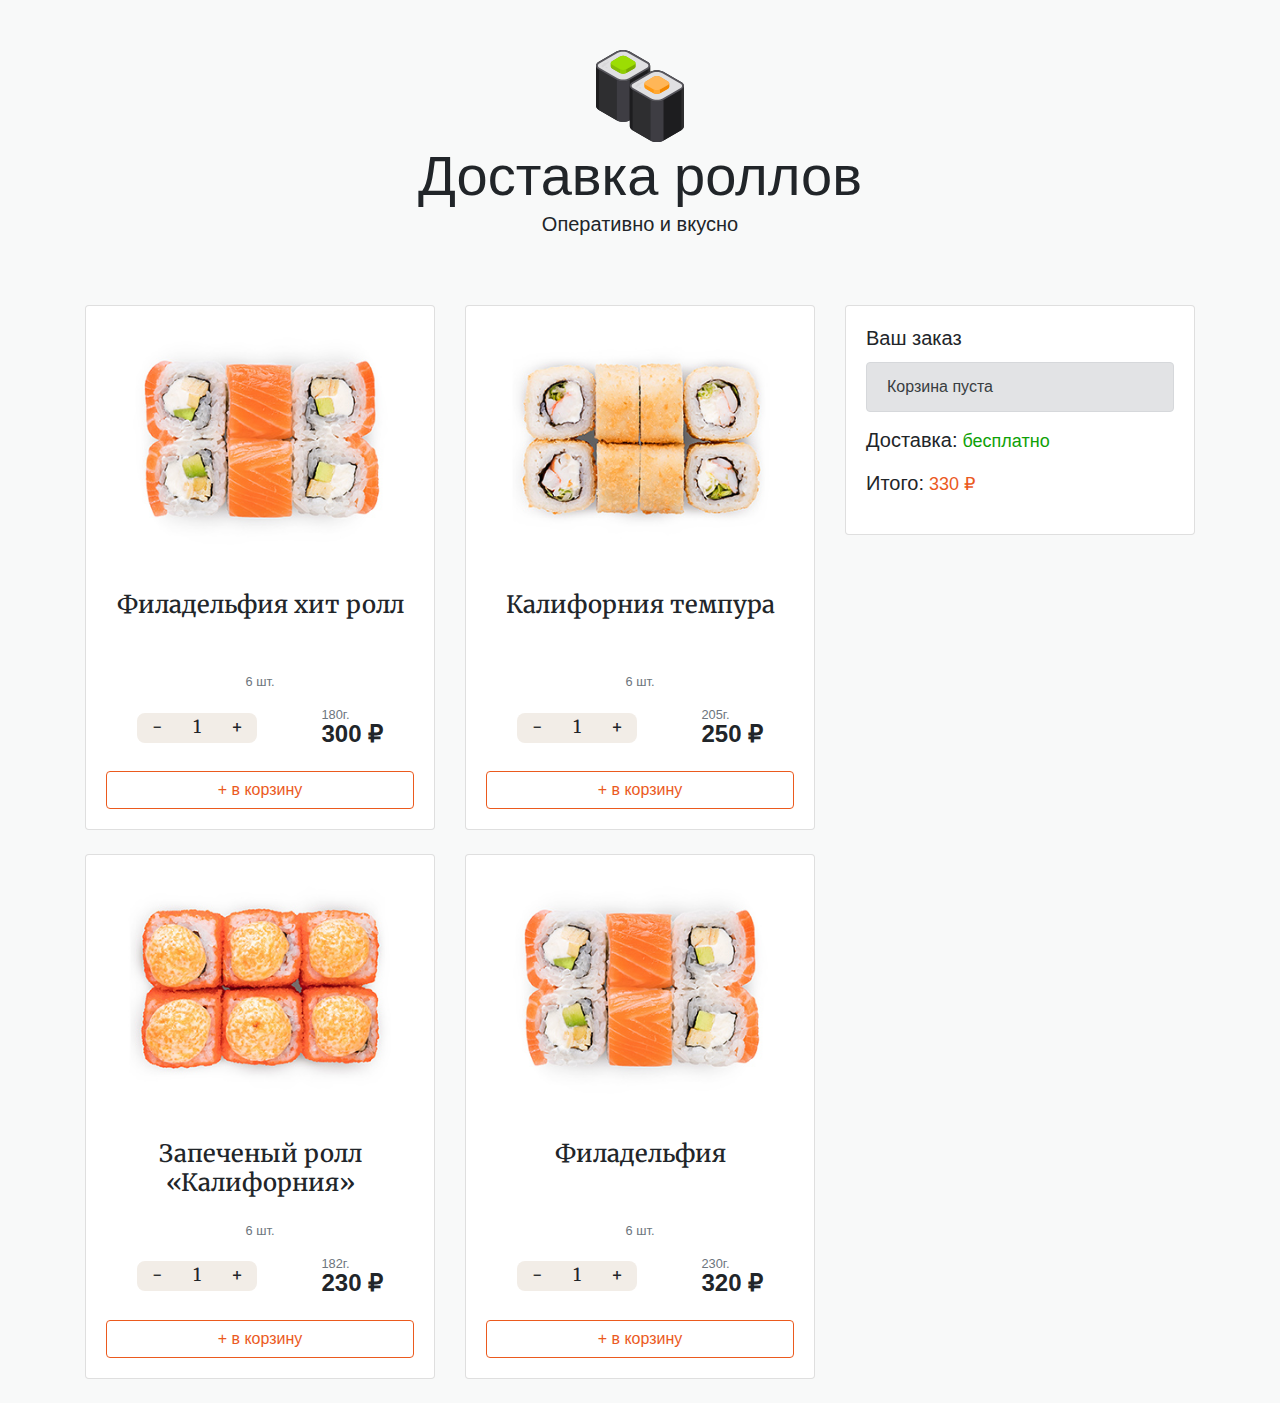
==== index.html @ 5378c140 "Реализовал функционал скрытия и появления элементов корзины" ====
<!DOCTYPE html>
<html lang="en">

<head>
	<meta charset="UTF-8">
	<meta name="viewport" content="width=device-width, initial-scale=1.0, shrink-to-fit=no">
	<title>Магазин роллов</title>
	<link rel="stylesheet" href="libs/bootstrap/css/bootstrap.min.css">
	<link rel="stylesheet" href="css/main.css">
	<link href="https://fonts.googleapis.com/css?family=Merriweather:300,400,400i,700&amp;subset=cyrillic-ext" rel="stylesheet">

</head>

<body>

	<header class="header">
		<div class="container text-center">
			<img src="img/logo/logo.svg" width="92" alt="Суши и пицца">
			<div class="display-4">Доставка роллов</div>
			<p class="lead">Оперативно и вкусно</p>
		</div>
	</header>

	<div class="container mb-5">
		<div class="row">
			<div class="col-md-8">
				<div class="row">

					<!-- Ролл -->
					<div class="col-md-6">
						<div class="card mb-4" data-id="01">
							<img class="product-img" src="img/roll/philadelphia.jpg" alt="">
							<div class="card-body text-center">
								<h4 class="item-title">Филадельфия хит ролл</h4>
								<p><small data-items-in-box class="text-muted">6 шт.</small></p>

								<div class="details-wrapper">
									<div class="items counter-wrapper">
										<div class="items__control" data-action="minus">-</div>
										<div class="items__current" data-counter>1</div>
										<div class="items__control" data-action="plus">+</div>
									</div>

									<div class="price">
										<div class="price__weight">180г.</div>
										<div class="price__currency">300 ₽</div>
									</div>
								</div>

								<button data-cart type="button" class="btn btn-block btn-outline-warning">+ в корзину</button>

							</div>
						</div>
					</div>
					<!-- // Ролл -->

					<!-- Ролл -->
					<div class="col-md-6">
						<div class="card mb-4" data-id="02">
							<img class="product-img" src="img/roll/california-tempura.jpg" alt="">
							<div class="card-body text-center">
								<h4 class="item-title">Калифорния темпура</h4>
								<p><small data-items-in-box class="text-muted">6 шт.</small></p>

								<div class="details-wrapper">
									<div class="items counter-wrapper">
										<div class="items__control" data-action="minus">-</div>
										<div class="items__current" data-counter>1</div>
										<div class="items__control" data-action="plus">+</div>
									</div>

									<div class="price">
										<div class="price__weight">205г.</div>
										<div class="price__currency">250 ₽</div>
									</div>
								</div>

								<button data-cart type="button" class="btn btn-block btn-outline-warning">+ в корзину</button>

							</div>
						</div>
					</div>
					<!-- // Ролл -->

					<!-- Ролл -->
					<div class="col-md-6">
						<div class="card mb-4" data-id="03">
							<img class="product-img" src="img/roll/zapech-california.jpg" alt="">
							<div class="card-body text-center">
								<h4 class="item-title">Запеченый ролл «Калифорния»</h4>
								<p><small data-items-in-box class="text-muted">6 шт.</small></p>

								<div class="details-wrapper">
									<div class="items counter-wrapper">
										<div class="items__control" data-action="minus">-</div>
										<div class="items__current" data-counter>1</div>
										<div class="items__control" data-action="plus">+</div>
									</div>

									<div class="price">
										<div class="price__weight">182г.</div>
										<div class="price__currency">230 ₽</div>
									</div>

								</div>

								<button data-cart type="button" class="btn btn-block btn-outline-warning">+ в корзину</button>

							</div>
						</div>
					</div>
					<!-- // Ролл -->

					<!-- Ролл -->
					<div class="col-md-6">
						<div class="card mb-4" data-id="04">
							<img class="product-img" src="img/roll/philadelphia.jpg" alt="">
							<div class="card-body text-center">
								<h4 class="item-title">Филадельфия</h4>
								<p><small data-items-in-box class="text-muted">6 шт.</small></p>

								<div class="details-wrapper">
									<div class="items counter-wrapper">
										<div class="items__control" data-action="minus">-</div>
										<div class="items__current" data-counter>1</div>
										<div class="items__control" data-action="plus">+</div>
									</div>

									<div class="price">
										<div class="price__weight">230г.</div>
										<div class="price__currency">320 ₽</div>
									</div>

								</div>

								<button data-cart type="button" class="btn btn-block btn-outline-warning">
									+ в корзину
								</button>

							</div>
						</div>
					</div>
					<!-- // Ролл -->

				</div>
			</div>
			<div class="col-md-4">

				<!-- Корзина -->
				<div class="card mb-4">
					<div class="card-body">
						<h5 class="card-title">Ваш заказ</h4>
						<div data-cart-empty class="alert alert-secondary" role="alert">
							Корзина пуста
						</div>
						<!-- cart-wrapper -->
						<div class="cart-wrapper">

							<!-- Cart item -->
							
							<!-- // Cart item -->

						</div>
						<!-- // cart-wrapper -->

						<!-- Стоимость заказа -->
						<div class="cart-total">
							<p><span class="h5">Доставка:</span> <span class="delivery-cost free">бесплатно</span> </p>
							<p><span class="h5">Итого:</span> <span class="total-price">330</span> <span class="rouble">₽</span></p>
						</div>
						<!-- // Стоимость заказа -->

					</div>

					<!-- Оформить заказ -->
					<div id="order-form" class="card-body border-top none">
						<h5 class="card-title">Оформить заказ</h4>
						<form>
							<div class="form-group">
								<input type="text" class="form-control" placeholder="Ваш номер телефона">
							</div>
							<button type="submit" class="btn btn-primary">Заказать</button>
						</form>
					</div>
					<!-- // Оформить заказ -->

				</div>
				<!-- // Корзина -->


			</div>
		</div>
	</div>

	<!-- Подключаем скрипты -->
	<script src="./js/toogleCartStatus.js"></script>
	<script src="./js/counter-02.js"></script>
	<script src="./js/cart-02.js"></script>

</body>

</html>
---- css/main.css ----
body, html {
	background-color: #F8F9F9;
	height: 100%;
}

h3, h4 {
	font-family: 'Merriweather', serif;

}

.header {
	padding-top: 50px;
	padding-bottom: 50px;
}

.product-img {
	width: 265px;
	height: auto;
	margin-left: auto;
	margin-right: auto;
}

.item-title {
    font-size: 1.5rem;
    font-weight: 500;
	font-family: 'Merriweather', serif;
	height: 70px;
}

.details-wrapper {
	display: flex;
	justify-content: space-between;
	align-items: center;
	margin-bottom: 25px;
	width: 80%;
	margin-left: auto;
	margin-right: auto;
}

.items {
	font-family: 'Merriweather', serif;
	background: #f2ede7;
	border-radius: 8px;
	width: 120px;
	display: flex;
	font-size: 18px;
	height: 30px;
	overflow: hidden;
}

.items__control {
	width: 40px;
	cursor: pointer;
	transition: 0.2s ease-in;
	text-align: center;
}

.items__control:hover {
    background: #eb5a1e;
    color: #FFF;
}

.items__current {
	width: 40px;
}

/* items--small */
.items.items--small {
	width: 90px;
	font-size: 16px;
	height: 26px;
	text-align: center;
}

.items.items--small .items__control {
	width: 30px;
}

.items.items--small .items__current {
	width: 30px;
}

.price {
	text-align: left;
}

.price__weight {
	color: #6c757d!important;
	font-size: 80%;
	line-height: 1;
}

.price__currency {
	font-size: 1.5rem;
	font-weight: 600;
	line-height: 1;
}

.btn-outline-warning {
    color: #eb5a1e;
    border-color: #eb5a1e;
}

.btn-outline-warning:hover {
    color: #FFF;
    background-color: #eb5a1e;
    border-color: #eb5a1e;
}

.cart-item {

}

.cart-item__top {
	display: flex;
	align-items: flex-start;
	padding-bottom: 15px;
	border-bottom: 1px solid #dee2e6;
	margin-bottom: 15px;
}

.cart-item__img  {

}

.cart-item__img img {
	max-width: 100px;
	height: auto;
}

.cart-item__desc {
	padding-top: 15px;
	padding-left: 15px;
}

.cart-item__title {
	font-family: 'Merriweather', serif;
	font-size: 16px;
    line-height: 1.2;
	font-weight: 600;
	margin-bottom: 5px;
}

.cart-item__weight {
    color: #6c757d!important;
    font-size: 80%;
    line-height: 1;
    margin-bottom: 15px;
}

.cart-item__details {
	display: flex;
	justify-content: flex-start;
	align-items: center;
}

.cart-item__details .price__currency {
	font-size: 18px;
	margin-left: 15px;
}

.cart-total {
	font-size: 18px;
	font-weight: 500;
}

.delivery-cost {

}

.free {
	color: #0EA107;
}

.total-price {
	color: #EB5A1E;
}

.rouble {
	color: #EB5A1E;
}

.none {
	display: none;
}
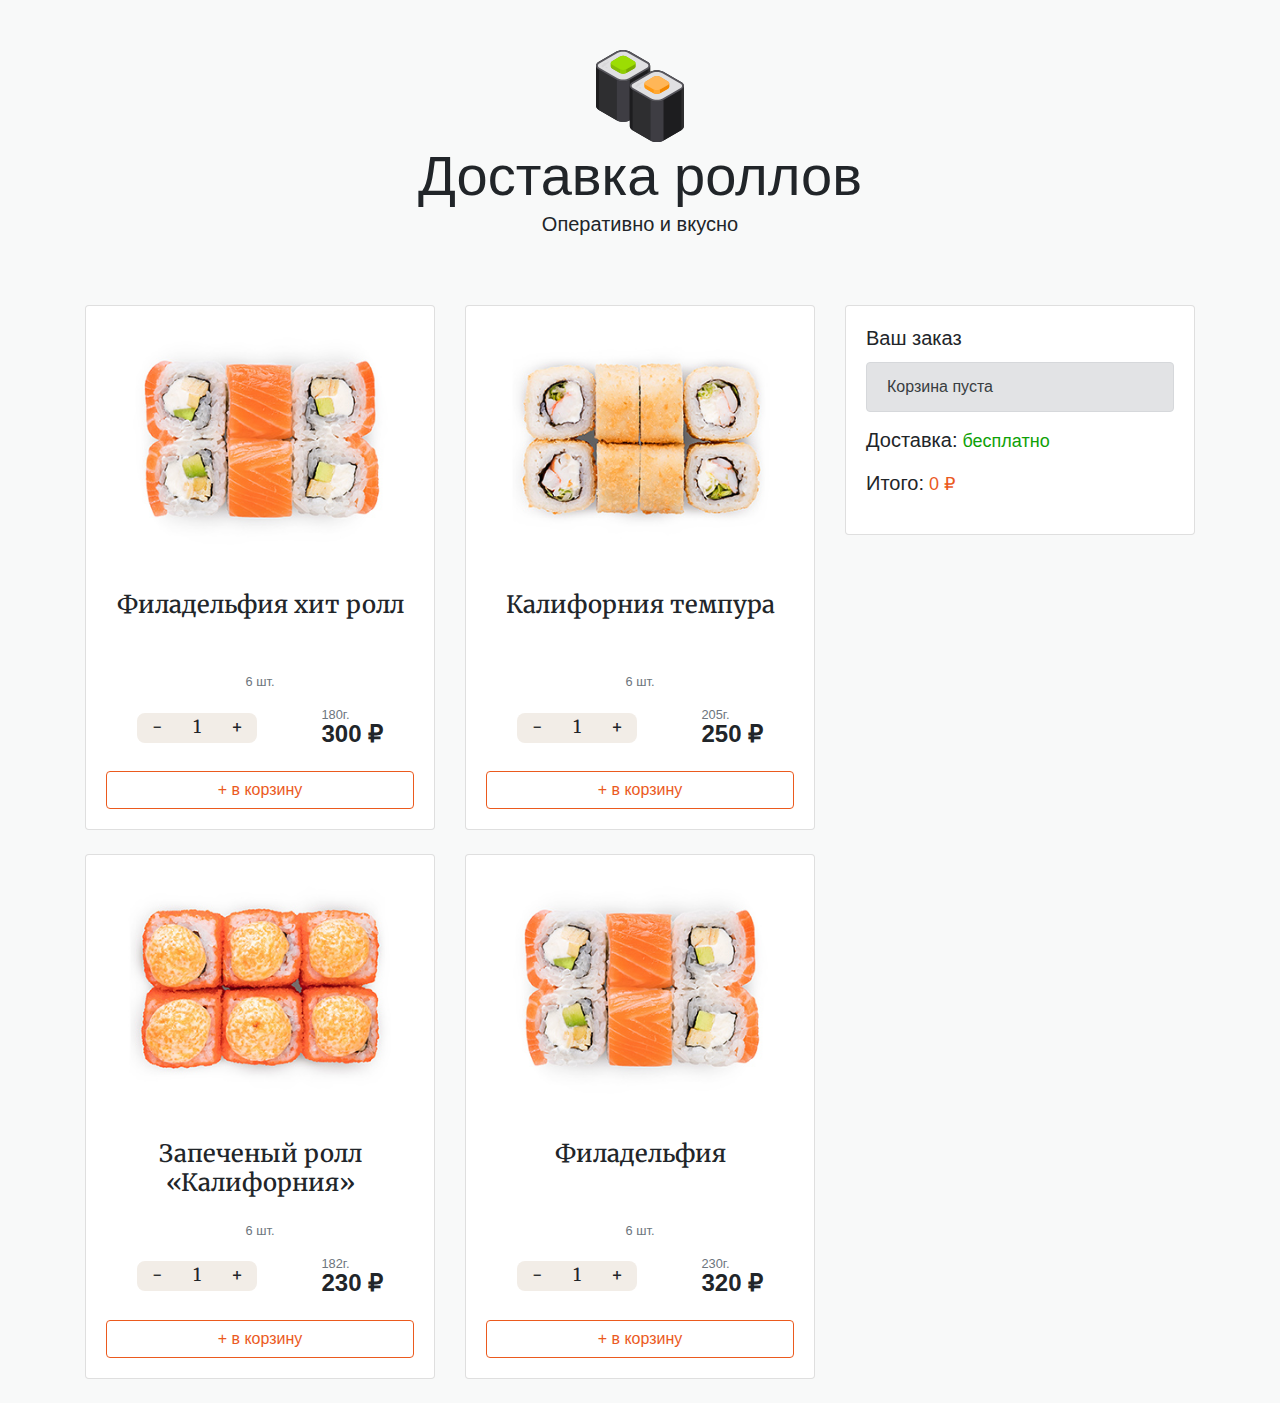
==== commit 0fad8f50: "Добавил настройки в json" ====
--- a/index.html
+++ b/index.html
@@ -166,7 +166,7 @@
 						<!-- Стоимость заказа -->
 						<div class="cart-total">
 							<p><span class="h5">Доставка:</span> <span class="delivery-cost free">бесплатно</span> </p>
-							<p><span class="h5">Итого:</span> <span class="total-price">330</span> <span class="rouble">₽</span></p>
+							<p><span class="h5">Итого:</span> <span class="total-price">0</span> <span class="rouble">₽</span></p>
 						</div>
 						<!-- // Стоимость заказа -->
 
@@ -193,6 +193,8 @@
 	</div>
 
 	<!-- Подключаем скрипты -->
+	<script src="./js/renderProducts.js"></script>
+	<script src="./js/calcCartPrice.js"></script>
 	<script src="./js/toogleCartStatus.js"></script>
 	<script src="./js/counter-02.js"></script>
 	<script src="./js/cart-02.js"></script>
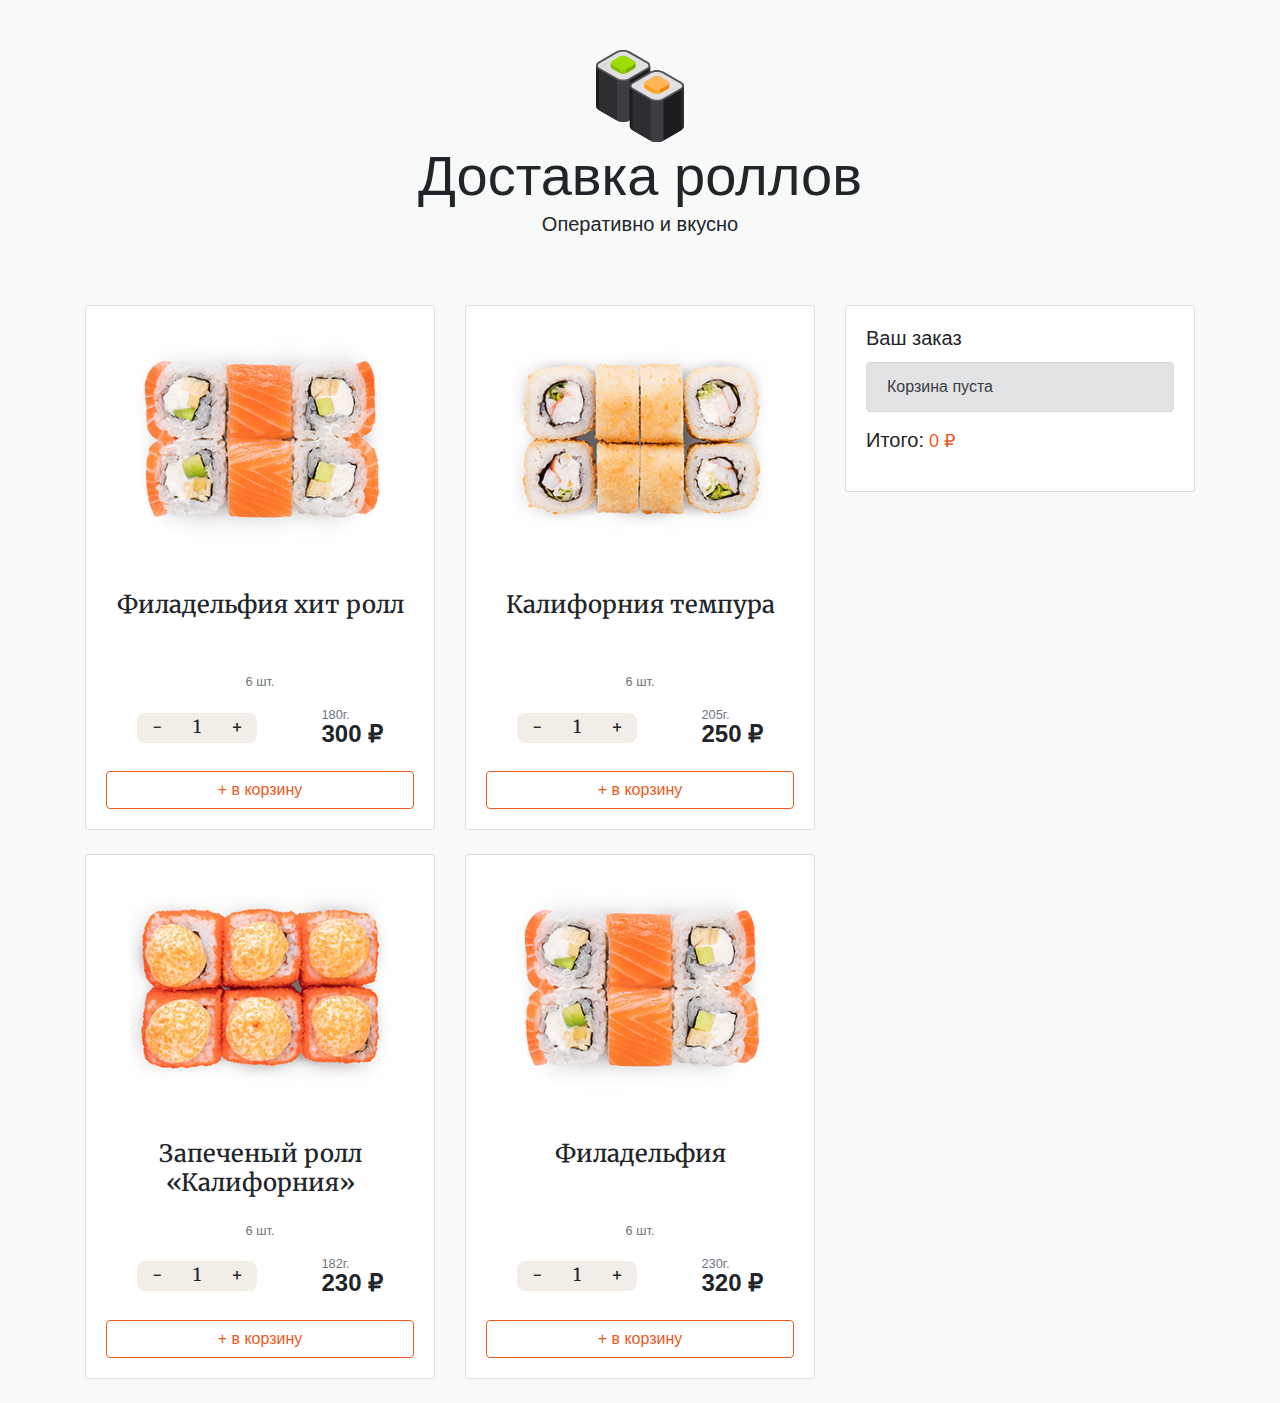
==== commit 68e9212c: "Исправил мелкие ошибки" ====
--- a/index.html
+++ b/index.html
@@ -8,165 +8,56 @@
 	<link rel="stylesheet" href="libs/bootstrap/css/bootstrap.min.css">
 	<link rel="stylesheet" href="css/main.css">
 	<link href="https://fonts.googleapis.com/css?family=Merriweather:300,400,400i,700&amp;subset=cyrillic-ext" rel="stylesheet">
-
 </head>
 
 <body>
 
 	<header class="header">
 		<div class="container text-center">
-			<img src="img/logo/logo.svg" width="92" alt="Суши и пицца">
-			<div class="display-4">Доставка роллов</div>
+			<img class="logo" src="img/logo/logo.svg" width="92" alt="Суши и пицца">
+			<div class="site-title">Доставка роллов</div>
 			<p class="lead">Оперативно и вкусно</p>
 		</div>
 	</header>
 
 	<div class="container mb-5">
 		<div class="row">
+
+			<!-- Товары -->
 			<div class="col-md-8">
-				<div class="row">
-
-					<!-- Ролл -->
-					<div class="col-md-6">
-						<div class="card mb-4" data-id="01">
-							<img class="product-img" src="img/roll/philadelphia.jpg" alt="">
-							<div class="card-body text-center">
-								<h4 class="item-title">Филадельфия хит ролл</h4>
-								<p><small data-items-in-box class="text-muted">6 шт.</small></p>
-
-								<div class="details-wrapper">
-									<div class="items counter-wrapper">
-										<div class="items__control" data-action="minus">-</div>
-										<div class="items__current" data-counter>1</div>
-										<div class="items__control" data-action="plus">+</div>
-									</div>
-
-									<div class="price">
-										<div class="price__weight">180г.</div>
-										<div class="price__currency">300 ₽</div>
-									</div>
-								</div>
-
-								<button data-cart type="button" class="btn btn-block btn-outline-warning">+ в корзину</button>
-
-							</div>
-						</div>
-					</div>
-					<!-- // Ролл -->
-
-					<!-- Ролл -->
-					<div class="col-md-6">
-						<div class="card mb-4" data-id="02">
-							<img class="product-img" src="img/roll/california-tempura.jpg" alt="">
-							<div class="card-body text-center">
-								<h4 class="item-title">Калифорния темпура</h4>
-								<p><small data-items-in-box class="text-muted">6 шт.</small></p>
-
-								<div class="details-wrapper">
-									<div class="items counter-wrapper">
-										<div class="items__control" data-action="minus">-</div>
-										<div class="items__current" data-counter>1</div>
-										<div class="items__control" data-action="plus">+</div>
-									</div>
-
-									<div class="price">
-										<div class="price__weight">205г.</div>
-										<div class="price__currency">250 ₽</div>
-									</div>
-								</div>
-
-								<button data-cart type="button" class="btn btn-block btn-outline-warning">+ в корзину</button>
-
-							</div>
-						</div>
-					</div>
-					<!-- // Ролл -->
-
-					<!-- Ролл -->
-					<div class="col-md-6">
-						<div class="card mb-4" data-id="03">
-							<img class="product-img" src="img/roll/zapech-california.jpg" alt="">
-							<div class="card-body text-center">
-								<h4 class="item-title">Запеченый ролл «Калифорния»</h4>
-								<p><small data-items-in-box class="text-muted">6 шт.</small></p>
-
-								<div class="details-wrapper">
-									<div class="items counter-wrapper">
-										<div class="items__control" data-action="minus">-</div>
-										<div class="items__current" data-counter>1</div>
-										<div class="items__control" data-action="plus">+</div>
-									</div>
-
-									<div class="price">
-										<div class="price__weight">182г.</div>
-										<div class="price__currency">230 ₽</div>
-									</div>
-
-								</div>
-
-								<button data-cart type="button" class="btn btn-block btn-outline-warning">+ в корзину</button>
-
-							</div>
-						</div>
-					</div>
-					<!-- // Ролл -->
-
-					<!-- Ролл -->
-					<div class="col-md-6">
-						<div class="card mb-4" data-id="04">
-							<img class="product-img" src="img/roll/philadelphia.jpg" alt="">
-							<div class="card-body text-center">
-								<h4 class="item-title">Филадельфия</h4>
-								<p><small data-items-in-box class="text-muted">6 шт.</small></p>
-
-								<div class="details-wrapper">
-									<div class="items counter-wrapper">
-										<div class="items__control" data-action="minus">-</div>
-										<div class="items__current" data-counter>1</div>
-										<div class="items__control" data-action="plus">+</div>
-									</div>
-
-									<div class="price">
-										<div class="price__weight">230г.</div>
-										<div class="price__currency">320 ₽</div>
-									</div>
-
-								</div>
-
-								<button data-cart type="button" class="btn btn-block btn-outline-warning">
-									+ в корзину
-								</button>
-
-							</div>
-						</div>
-					</div>
-					<!-- // Ролл -->
+				<div class="row" id="products-container">
 
 				</div>
 			</div>
+
+			<!-- Корзина -->
 			<div class="col-md-4">
 
 				<!-- Корзина -->
 				<div class="card mb-4">
 					<div class="card-body">
 						<h5 class="card-title">Ваш заказ</h4>
-						<div data-cart-empty class="alert alert-secondary" role="alert">
+
+							<div data-cart-empty class="alert alert-secondary" role="alert">
 							Корзина пуста
 						</div>
+
 						<!-- cart-wrapper -->
 						<div class="cart-wrapper">
-
-							<!-- Cart item -->
-							
-							<!-- // Cart item -->
 
 						</div>
 						<!-- // cart-wrapper -->
 
 						<!-- Стоимость заказа -->
 						<div class="cart-total">
-							<p><span class="h5">Доставка:</span> <span class="delivery-cost free">бесплатно</span> </p>
-							<p><span class="h5">Итого:</span> <span class="total-price">0</span> <span class="rouble">₽</span></p>
+							<p data-cart-delivery class="none">
+								<span class="h5">Доставка:</span>
+								<span class="delivery-cost">250 ₽</span><br>
+								<span class="small">Бесплатно при заказе от 600 ₽</span>
+							</p>
+							<p><span class="h5">Итого:</span>
+								<span class="total-price">0</span>
+								<span class="rouble">₽</span></p>
 						</div>
 						<!-- // Стоимость заказа -->
 
@@ -187,18 +78,18 @@
 				</div>
 				<!-- // Корзина -->
 
+			</div>
 
-			</div>
 		</div>
 	</div>
 
 	<!-- Подключаем скрипты -->
+
 	<script src="./js/renderProducts.js"></script>
 	<script src="./js/calcCartPrice.js"></script>
-	<script src="./js/toogleCartStatus.js"></script>
+	<script src="./js/toggleCartStatus.js"></script>
 	<script src="./js/counter-02.js"></script>
 	<script src="./js/cart-02.js"></script>
 
 </body>
-
 </html>
--- a/css/main.css
+++ b/css/main.css
@@ -8,9 +8,32 @@
 
 }
 
+img {
+	max-width: 100%;
+	height: auto;
+	display: block;
+}
+
 .header {
 	padding-top: 50px;
 	padding-bottom: 50px;
+}
+
+.logo {
+	margin-left: auto;
+	margin-right: auto;
+}
+
+.site-title {
+	font-size: 3.5rem;
+    font-weight: 300;
+    line-height: 1.2;
+}
+
+@media (max-width: 980px){
+	.site-title  {
+		font-size:2rem;
+	}
 }
 
 .product-img {
@@ -24,13 +47,21 @@
     font-size: 1.5rem;
     font-weight: 500;
 	font-family: 'Merriweather', serif;
-	height: 70px;
+	min-height: 70px;
+}
+
+@media (max-width: 980px){
+	.item-title  {
+		font-size: 1.2rem;
+		min-height: auto;
+	}
 }
 
 .details-wrapper {
 	display: flex;
 	justify-content: space-between;
 	align-items: center;
+	flex-wrap: wrap;
 	margin-bottom: 25px;
 	width: 80%;
 	margin-left: auto;
@@ -114,6 +145,7 @@
 .cart-item__top {
 	display: flex;
 	align-items: flex-start;
+	flex-wrap: wrap;
 	padding-bottom: 15px;
 	border-bottom: 1px solid #dee2e6;
 	margin-bottom: 15px;
@@ -131,6 +163,7 @@
 .cart-item__desc {
 	padding-top: 15px;
 	padding-left: 15px;
+	max-width: 208px;
 }
 
 .cart-item__title {
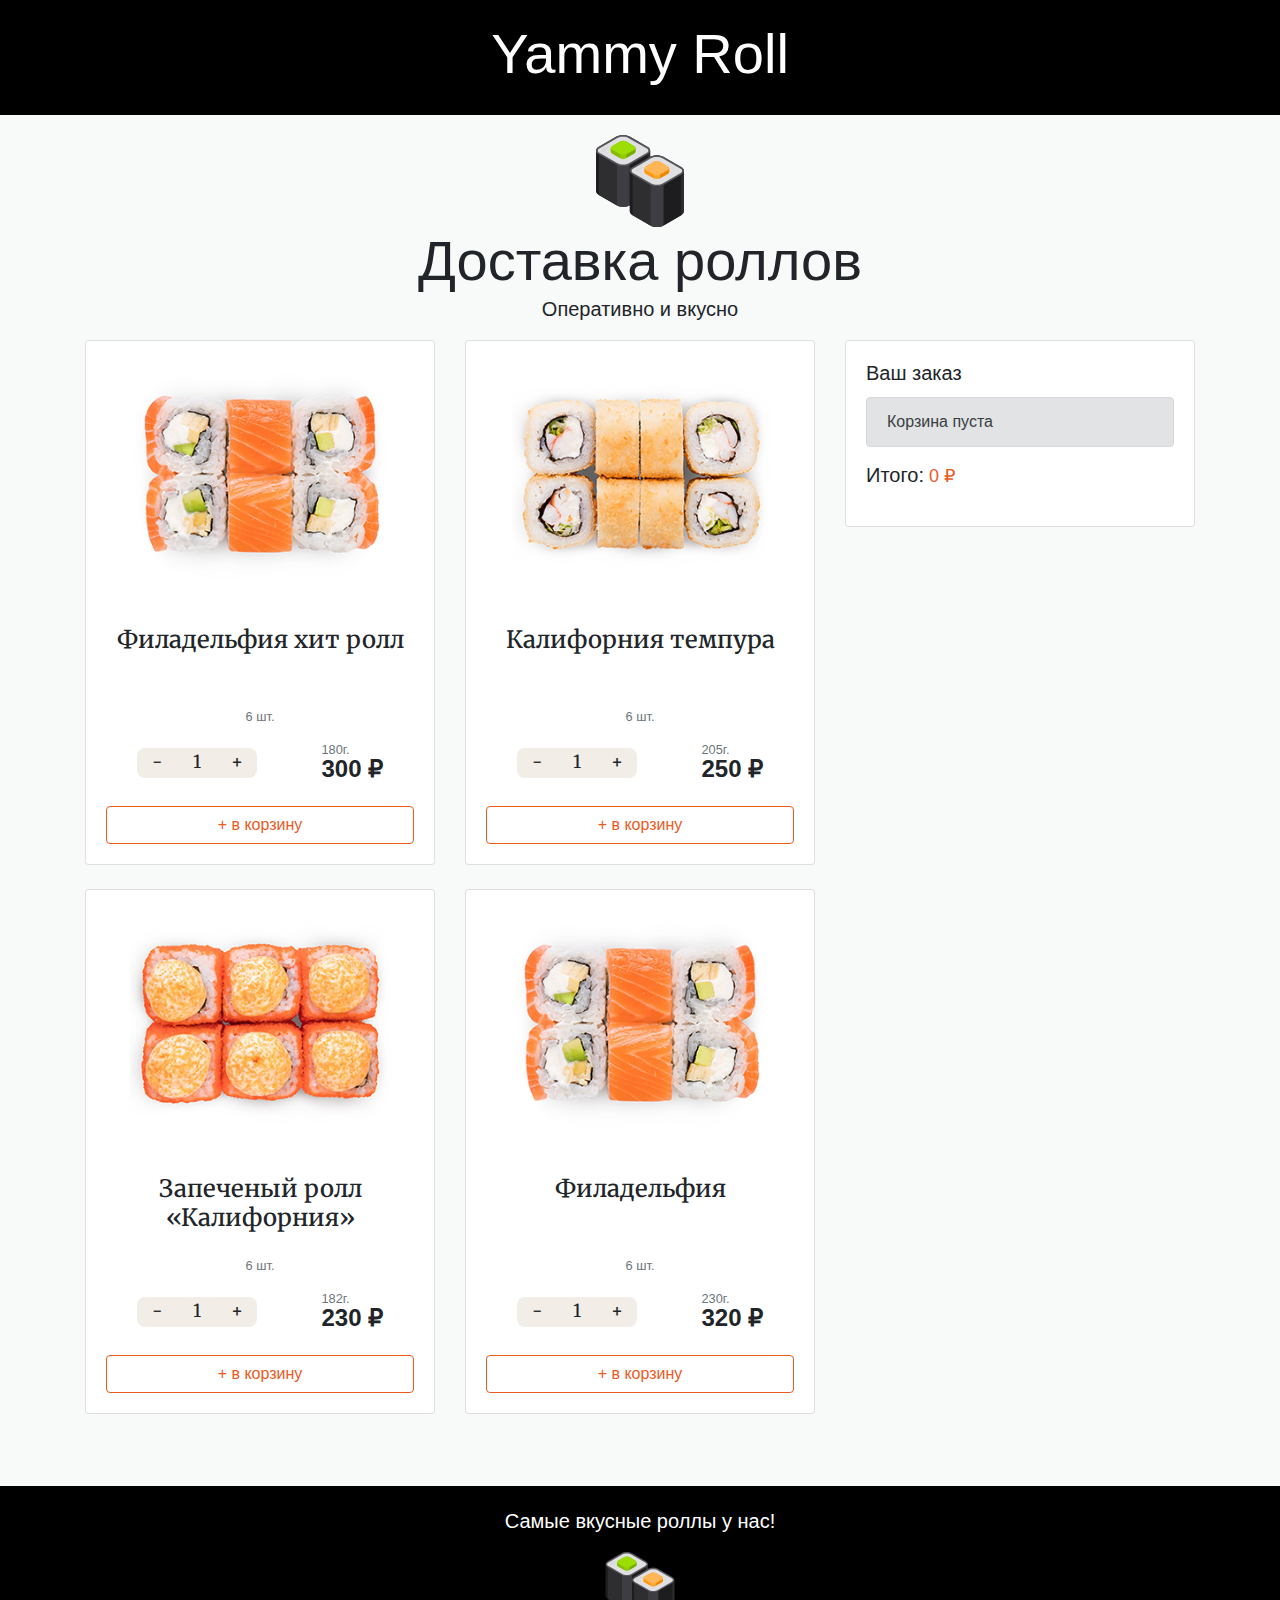
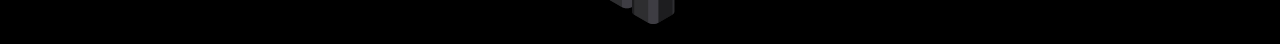
==== commit 3f7c868e: "Добавил фавиконку" ====
--- a/index.html
+++ b/index.html
@@ -4,15 +4,19 @@
 <head>
 	<meta charset="UTF-8">
 	<meta name="viewport" content="width=device-width, initial-scale=1.0, shrink-to-fit=no">
-	<title>Магазин роллов</title>
+	<title>Yammy Roll</title>
 	<link rel="stylesheet" href="libs/bootstrap/css/bootstrap.min.css">
 	<link rel="stylesheet" href="css/main.css">
 	<link href="https://fonts.googleapis.com/css?family=Merriweather:300,400,400i,700&amp;subset=cyrillic-ext" rel="stylesheet">
+	<link rel="icon" type="image/png" href="../img/icon/favicon.png">
 </head>
 
 <body>
 
 	<header class="header">
+		<div class="header-logo">
+			<h1 class="header-title">Yammy Roll</h1>
+		</div>
 		<div class="container text-center">
 			<img class="logo" src="img/logo/logo.svg" width="92" alt="Суши и пицца">
 			<div class="site-title">Доставка роллов</div>
@@ -80,8 +84,16 @@
 
 			</div>
 
+			
 		</div>
 	</div>
+	<footer class="footer">
+		<div class="container text-center">
+			<!-- <div class="site-title"> Доставка роллов</div> -->
+			<p class="lead">Самые вкусные роллы у нас!</p>
+			<img class="logo" src="img/logo/logo.svg" width="72" alt="Суши и пицца">
+		</div>
+	</footer>
 
 	<!-- Подключаем скрипты -->
 
--- a/css/main.css
+++ b/css/main.css
@@ -15,8 +15,8 @@
 }
 
 .header {
-	padding-top: 50px;
-	padding-bottom: 50px;
+	/* padding-top: 50px; */
+	/* padding-bottom: 50px; */
 }
 
 .logo {
@@ -216,3 +216,27 @@
 .none {
 	display: none;
 }
+
+/*  */
+
+.footer {
+	background-color: black;
+	color: white;
+	padding: 20px;
+}
+
+
+.header-logo {
+	background-color: black;
+	color: white;
+	text-align: center;
+	padding: 20px;
+	margin-bottom: 20px;
+	
+}
+
+.header-title {
+	font-size: 3.5rem;
+    font-weight: 300;
+    line-height: 1.2;
+}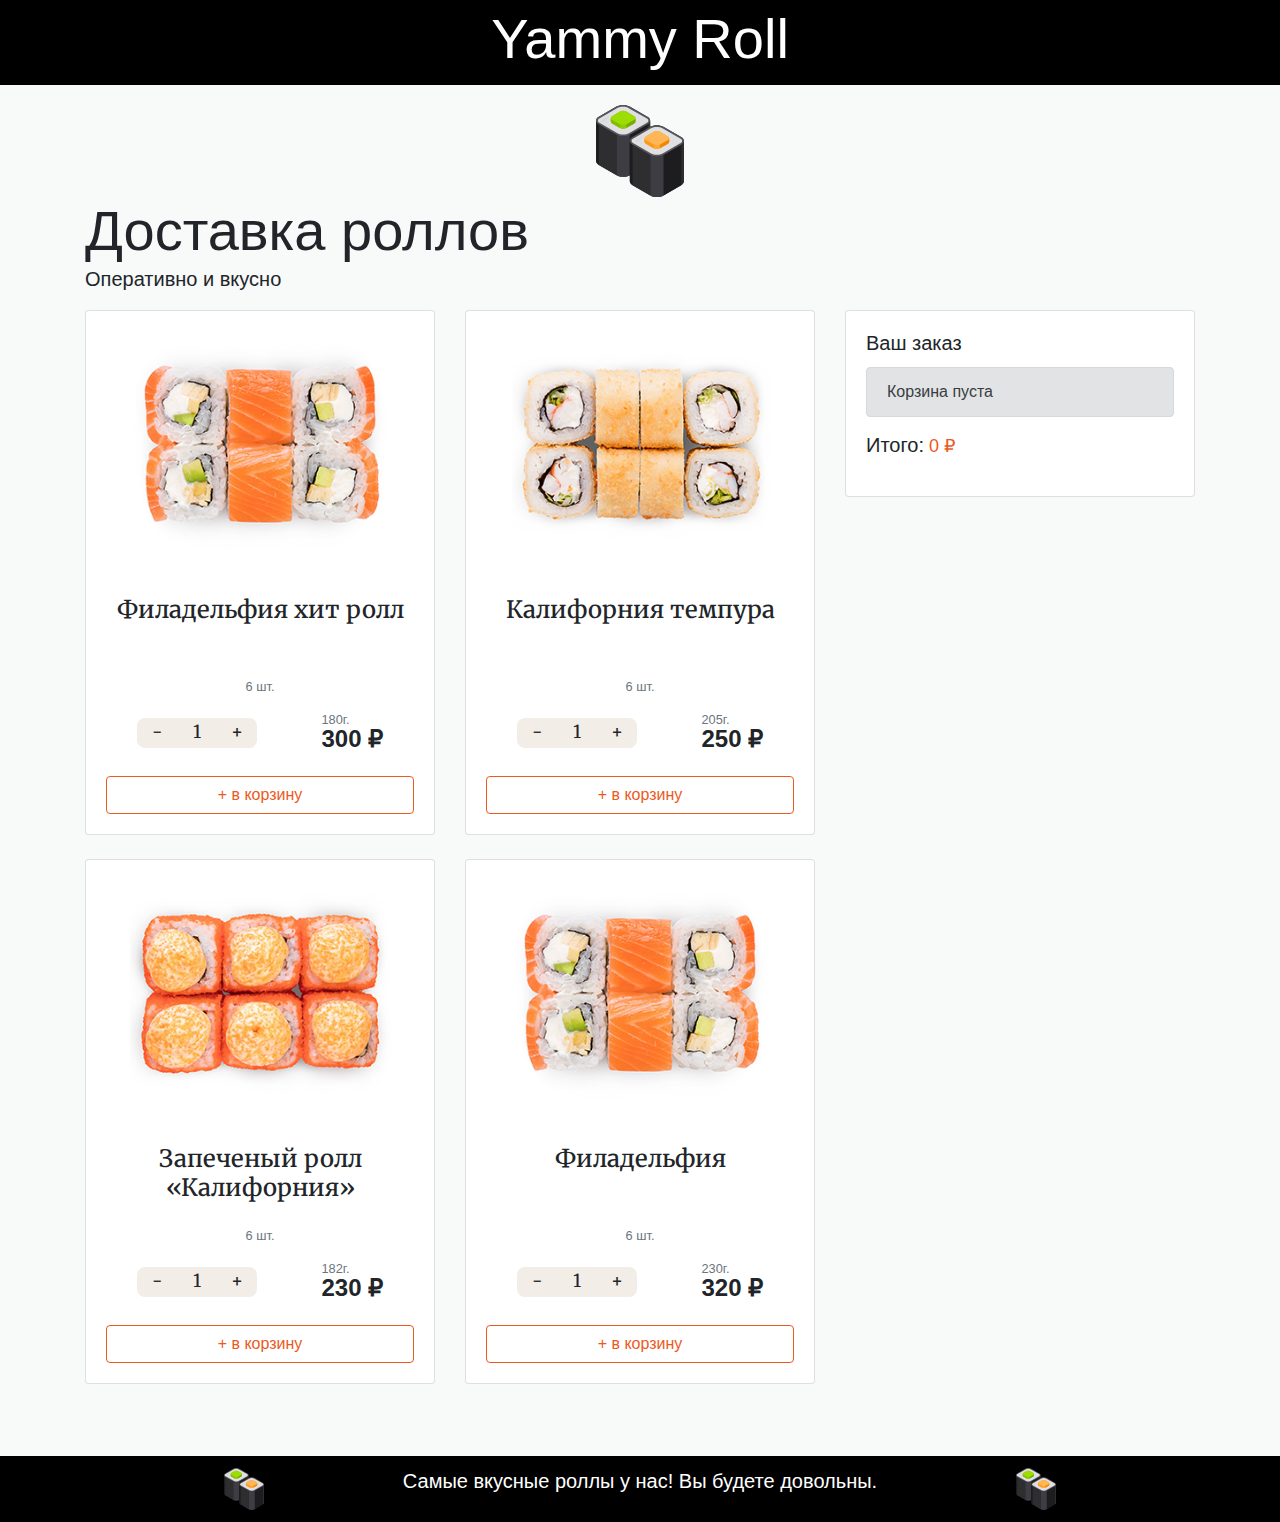
==== commit 425d6054: "Добавил коррекцию в хедер и футер" ====
--- a/index.html
+++ b/index.html
@@ -17,7 +17,7 @@
 		<div class="header-logo">
 			<h1 class="header-title">Yammy Roll</h1>
 		</div>
-		<div class="container text-center">
+		<div class="container text-left">
 			<img class="logo" src="img/logo/logo.svg" width="92" alt="Суши и пицца">
 			<div class="site-title">Доставка роллов</div>
 			<p class="lead">Оперативно и вкусно</p>
@@ -88,10 +88,11 @@
 		</div>
 	</div>
 	<footer class="footer">
-		<div class="container text-center">
+		<div class="container text-center rolls">
 			<!-- <div class="site-title"> Доставка роллов</div> -->
-			<p class="lead">Самые вкусные роллы у нас!</p>
-			<img class="logo" src="img/logo/logo.svg" width="72" alt="Суши и пицца">
+			<img class="logo" src="img/logo/logo.svg" width="42" alt="Суши и пицца">
+			<p class="lead">Самые вкусные роллы у нас! Вы будете довольны. </p>
+			<img class="logo" src="img/logo/logo.svg" width="42" alt="Суши и пицца">
 		</div>
 	</footer>
 
--- a/css/main.css
+++ b/css/main.css
@@ -222,7 +222,7 @@
 .footer {
 	background-color: black;
 	color: white;
-	padding: 20px;
+	padding: 10px;
 }
 
 
@@ -230,7 +230,7 @@
 	background-color: black;
 	color: white;
 	text-align: center;
-	padding: 20px;
+	padding: 5px;
 	margin-bottom: 20px;
 	
 }
@@ -239,4 +239,10 @@
 	font-size: 3.5rem;
     font-weight: 300;
     line-height: 1.2;
+}
+
+.rolls {
+	display: flex;
+	flex-direction: row;
+	justify-content: space-between;
 }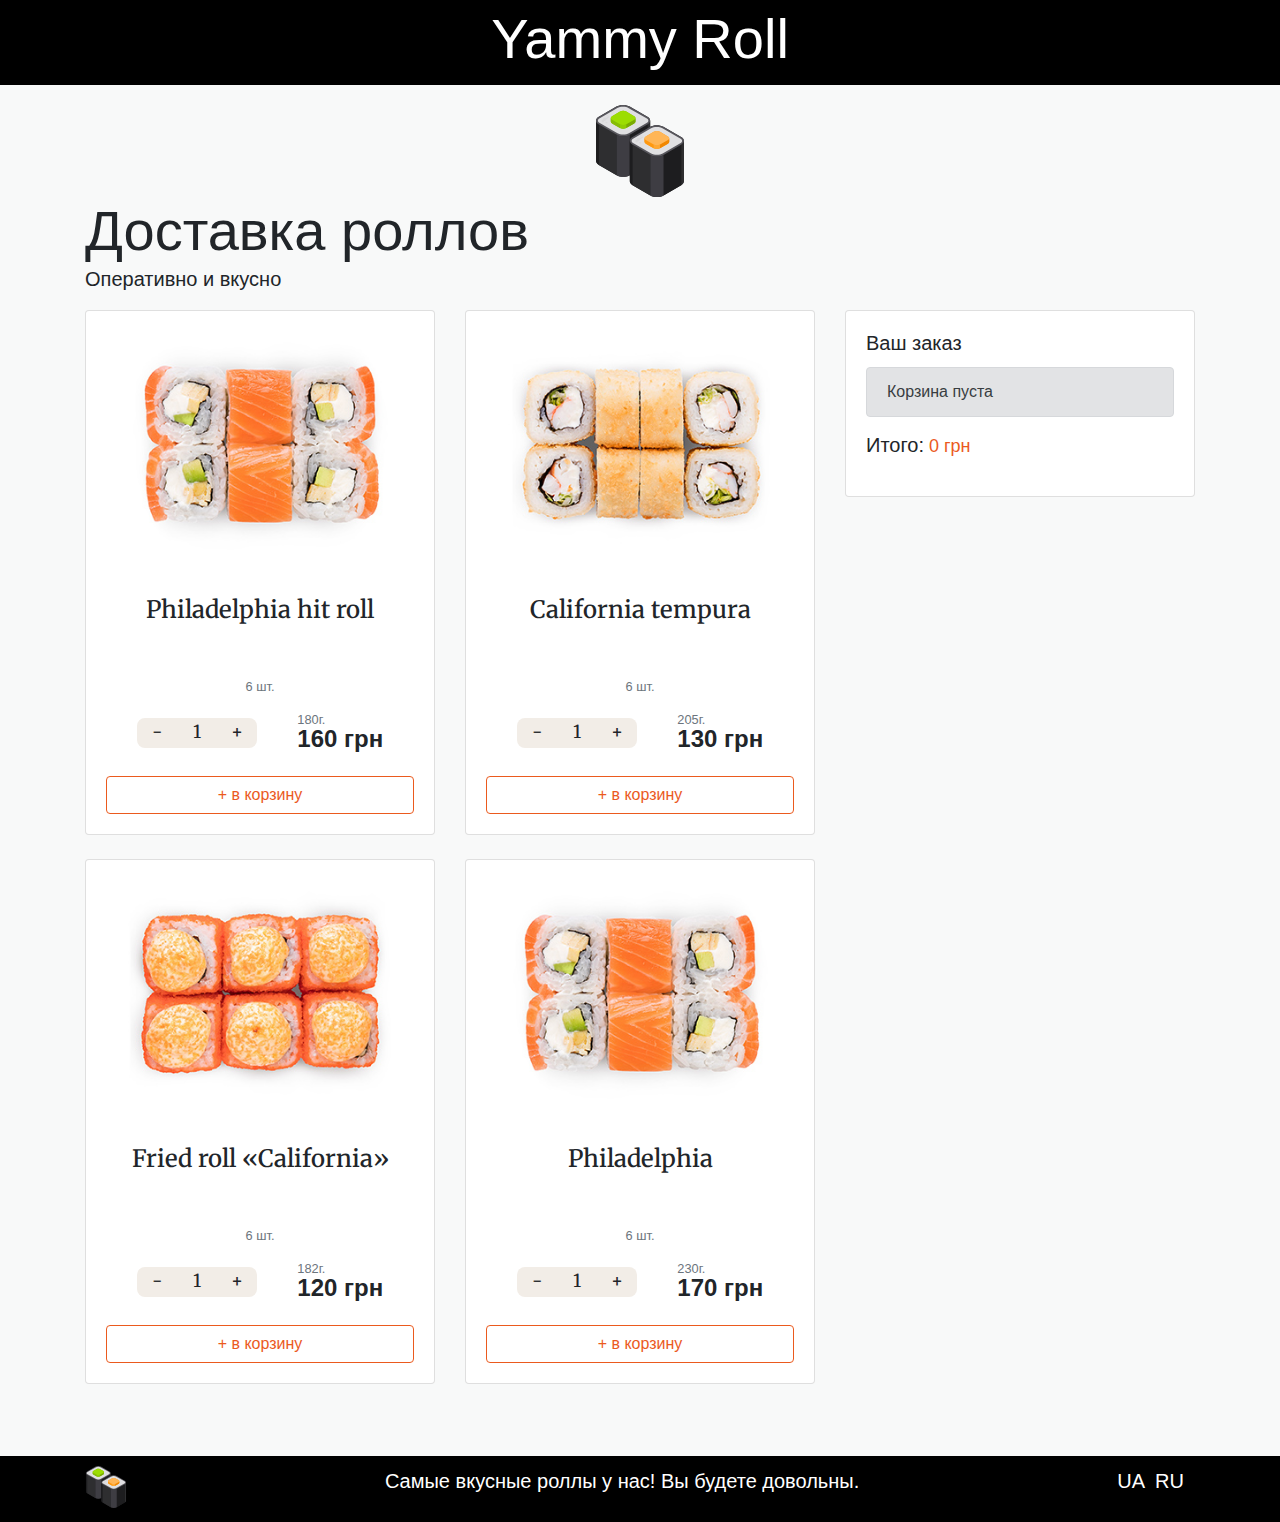
==== commit f8f12bb1: "Update" ====
--- a/index.html
+++ b/index.html
@@ -8,7 +8,7 @@
 	<link rel="stylesheet" href="libs/bootstrap/css/bootstrap.min.css">
 	<link rel="stylesheet" href="css/main.css">
 	<link href="https://fonts.googleapis.com/css?family=Merriweather:300,400,400i,700&amp;subset=cyrillic-ext" rel="stylesheet">
-	<link rel="icon" type="image/png" href="../img/icon/favicon.png">
+	<link rel="icon" type="image/png" href="img/icon/favicon.png">
 </head>
 
 <body>
@@ -56,12 +56,12 @@
 						<div class="cart-total">
 							<p data-cart-delivery class="none">
 								<span class="h5">Доставка:</span>
-								<span class="delivery-cost">250 ₽</span><br>
-								<span class="small">Бесплатно при заказе от 600 ₽</span>
+								<span class="delivery-cost">130 грн</span><br>
+								<span class="small">Бесплатно при заказе от 300 грн</span>
 							</p>
 							<p><span class="h5">Итого:</span>
 								<span class="total-price">0</span>
-								<span class="rouble">₽</span></p>
+								<span class="rouble">грн</span></p>
 						</div>
 						<!-- // Стоимость заказа -->
 
@@ -89,10 +89,14 @@
 	</div>
 	<footer class="footer">
 		<div class="container text-center rolls">
-			<!-- <div class="site-title"> Доставка роллов</div> -->
-			<img class="logo" src="img/logo/logo.svg" width="42" alt="Суши и пицца">
+			<div>
+				<img class="logo" src="img/logo/logo.svg" width="42" alt="Суши и пицца">
+			</div>
 			<p class="lead">Самые вкусные роллы у нас! Вы будете довольны. </p>
-			<img class="logo" src="img/logo/logo.svg" width="42" alt="Суши и пицца">
+			<div class="languages">
+				<div> <a class="languages-link" href="index.ua.html">UA &nbsp</a></div>
+				<div> <a class="languages-link" href="index.html">RU &nbsp</a></div>
+			</div>
 		</div>
 	</footer>
 
--- a/css/main.css
+++ b/css/main.css
@@ -245,4 +245,20 @@
 	display: flex;
 	flex-direction: row;
 	justify-content: space-between;
+}
+
+.languages {
+	display: flex;
+	font-size: 20px;
+}
+
+.languages-link {
+	color: white;
+	text-decoration: none;
+	list-style-type: none;
+}
+
+.languages-link:hover {
+	color: white;
+	text-decoration: none;
 }